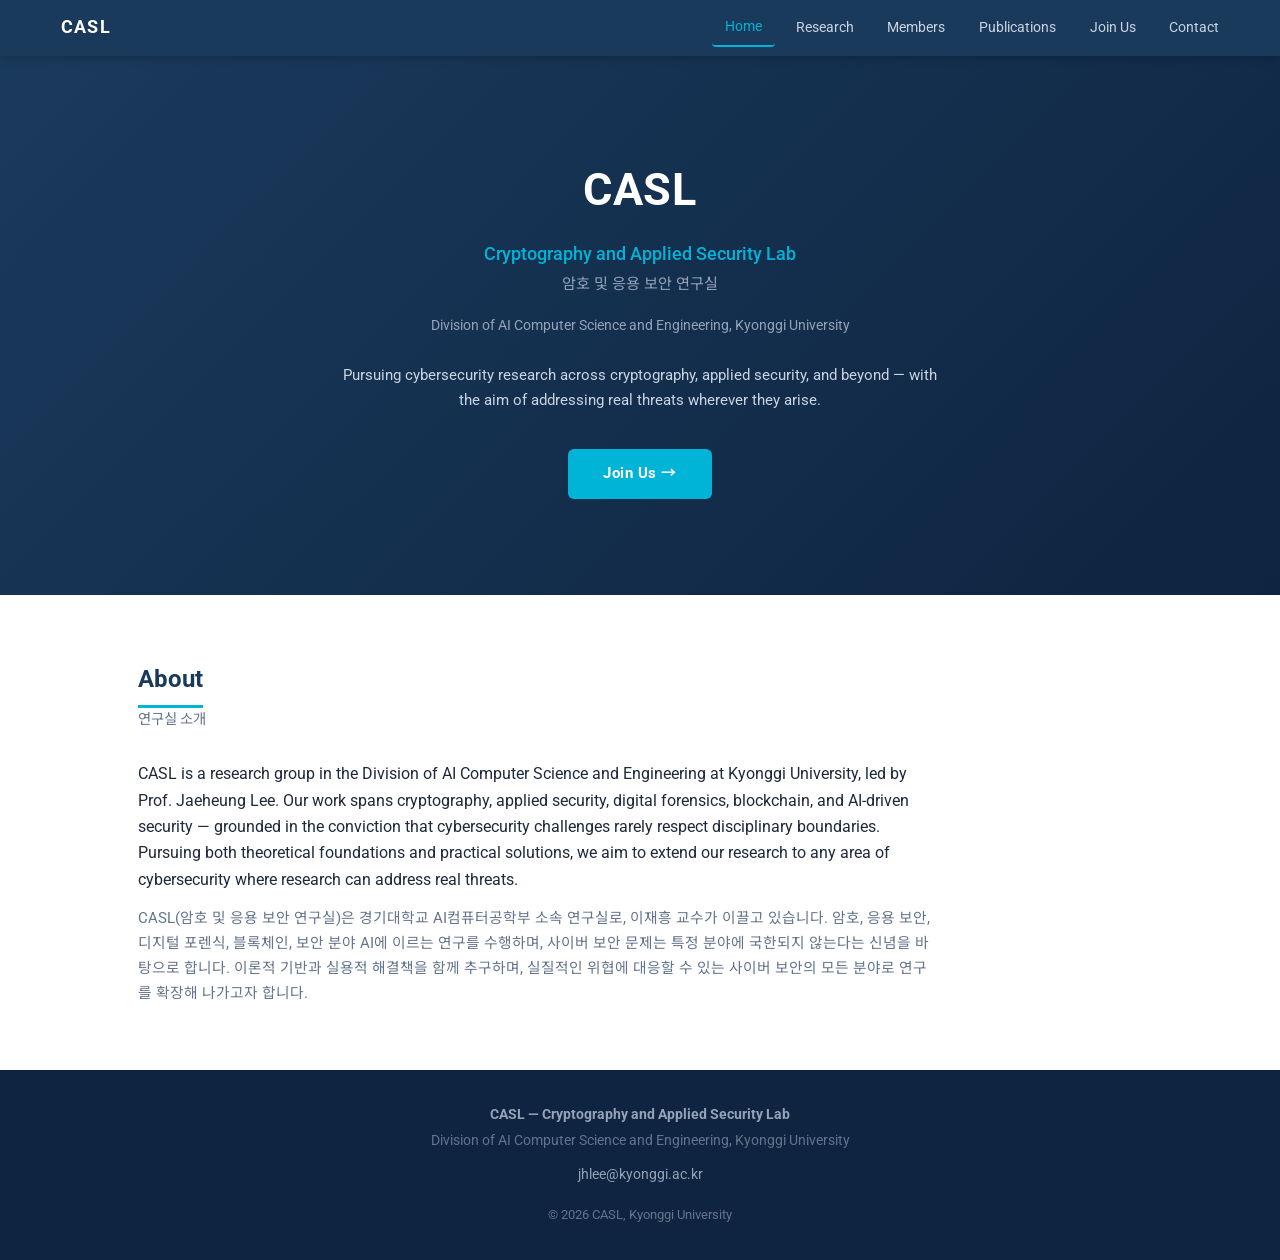
==== index.html @ 98194bb5 "Add files via upload" ====
<!DOCTYPE html>
<html lang="en">
<head>
    <meta charset="UTF-8">
    <meta name="viewport" content="width=device-width, initial-scale=1.0">
    <meta name="description" content="CASL — Cryptography and Applied Security Lab at Kyonggi University.">
    <title>CASL — Home</title>
    <link rel="stylesheet" href="style.css">
</head>
<body>

<nav>
    <a href="index.html" class="logo">CASL</a>
    <a href="index.html" class="active">Home</a>
    <a href="research.html">Research</a>
    <a href="members.html">Members</a>
    <a href="publications.html">Publications</a>
    <a href="joinus.html">Join Us</a>
    <a href="contact.html">Contact</a>
</nav>

<header class="hero">
    <h1>CASL</h1>
    <div class="fullname">Cryptography and Applied Security Lab</div>
    <div class="fullname-ko" lang="ko">암호 및 응용 보안 연구실</div>
    <div class="affil">Division of AI Computer Science and Engineering, Kyonggi University</div>
    <p class="desc">
        Pursuing cybersecurity research across cryptography, applied security, and beyond —
        with the aim of addressing real threats wherever they arise.
    </p>
    <a href="joinus.html" class="btn">Join Us &rarr;</a>
</header>

<main class="content">
    <section id="about">
        <h2 class="section-title">About</h2>
        <p class="section-title-ko" lang="ko">연구실 소개</p>

        <p class="about-text">
            CASL is a research group in the Division of AI Computer Science and Engineering
            at Kyonggi University, led by Prof. Jaeheung Lee. Our work spans cryptography,
            applied security, digital forensics, blockchain, and AI-driven security — grounded
            in the conviction that cybersecurity challenges rarely respect disciplinary boundaries.
            Pursuing both theoretical foundations and practical solutions, we aim to extend our
            research to any area of cybersecurity where research can address real threats.
        </p>
        <p class="about-text-ko" lang="ko">
            CASL(암호 및 응용 보안 연구실)은 경기대학교 AI컴퓨터공학부 소속 연구실로,
            이재흥 교수가 이끌고 있습니다. 암호, 응용 보안, 디지털 포렌식, 블록체인,
            보안 분야 AI에 이르는 연구를 수행하며, 사이버 보안 문제는 특정 분야에 국한되지
            않는다는 신념을 바탕으로 합니다. 이론적 기반과 실용적 해결책을 함께 추구하며,
            실질적인 위협에 대응할 수 있는 사이버 보안의 모든 분야로
            연구를 확장해 나가고자 합니다.
        </p>
    </section>
</main>

<footer>
    <div class="footer-name">CASL &mdash; Cryptography and Applied Security Lab</div>
    <div>Division of AI Computer Science and Engineering, Kyonggi University</div>
    <div class="footer-email"><a href="mailto:jhlee@kyonggi.ac.kr">jhlee@kyonggi.ac.kr</a></div>
    <div class="footer-copy">&copy; 2026 CASL, Kyonggi University</div>
</footer>

</body>
</html>
---- style.css ----
@import url('https://fonts.googleapis.com/css2?family=Noto+Sans+KR:wght@400;500;700&display=swap');
@import url('https://fonts.googleapis.com/css2?family=Roboto:wght@400;500;700&display=swap');

* {
    margin: 0;
    padding: 0;
    box-sizing: border-box;
}

:root {
    --navy: #1a3a5c;
    --navy-dark: #0e2440;
    --cyan: #00b4d8;
    --cyan-dark: #0096b7;
    --text: #1e293b;
    --subtext: #64748b;
    --light: #f8fafc;
    --border: #e2e8f0;
}

body {
    font-family: "Roboto", "Noto Sans KR", sans-serif;
    color: var(--text);
    background: #ffffff;
    line-height: 1.7;
}

/* ── Navigation ── */
nav {
    position: sticky;
    top: 0;
    z-index: 100;
    background-color: var(--navy);
    padding: 0 3rem;
    display: flex;
    align-items: center;
    gap: 0.5rem;
    height: 56px;
    box-shadow: 0 2px 8px rgba(0,0,0,0.2);
}

nav .logo {
    color: #ffffff;
    font-weight: 700;
    font-size: 1.1rem;
    letter-spacing: 0.08rem;
    margin-right: auto;
    text-decoration: none;
}

nav a {
    color: #cbd5e1;
    text-decoration: none;
    font-size: 0.88rem;
    padding: 0.35rem 0.8rem;
    border-radius: 4px;
    transition: color 0.15s, background 0.15s;
}

nav a:hover {
    color: var(--cyan);
    background: rgba(255,255,255,0.07);
}

nav a.active {
    color: var(--cyan);
    border-bottom: 2px solid var(--cyan);
}

/* ── Hero ── */
.hero {
    background: linear-gradient(135deg, var(--navy) 0%, var(--navy-dark) 100%);
    color: white;
    padding: 6rem 3rem;
    text-align: center;
}

.hero h1 {
    font-size: 2.8rem;
    font-weight: 700;
    letter-spacing: 0.06rem;
}

.hero .fullname {
    color: var(--cyan);
    font-size: 1.15rem;
    margin-top: 0.6rem;
    font-weight: 500;
}

.hero .fullname-ko {
    color: #94a3b8;
    font-size: 0.95rem;
    margin-top: 0.2rem;
}

.hero .affil {
    color: #94a3b8;
    font-size: 0.9rem;
    margin-top: 1rem;
}

.hero .desc {
    color: #cbd5e1;
    margin-top: 1.5rem;
    max-width: 600px;
    margin-left: auto;
    margin-right: auto;
    font-size: 0.95rem;
}

.hero .desc-ko {
    color: #94a3b8;
    margin-top: 0.5rem;
    max-width: 600px;
    margin-left: auto;
    margin-right: auto;
    font-size: 0.88rem;
}

.hero .btn {
    display: inline-block;
    margin-top: 2.2rem;
    padding: 0.75rem 2.2rem;
    background: var(--cyan);
    color: white;
    border-radius: 6px;
    text-decoration: none;
    font-weight: 700;
    font-size: 0.95rem;
    letter-spacing: 0.03rem;
    transition: background 0.15s, transform 0.1s;
}

.hero .btn:hover {
    background: var(--cyan-dark);
    transform: translateY(-1px);
}

/* ── Sections ── */
.content {
    max-width: 1100px;
    margin: auto;
    padding: 0 3rem;
}

section {
    padding: 4rem 0;
    border-bottom: 1px solid var(--border);
}

section:last-child {
    border-bottom: none;
}

.section-title {
    font-size: 1.5rem;
    font-weight: 700;
    color: var(--navy);
    border-bottom: 3px solid var(--cyan);
    display: inline-block;
    padding-bottom: 0.3rem;
    margin-bottom: 0.4rem;
}

.section-title-ko {
    font-size: 0.9rem;
    color: var(--subtext);
    margin-bottom: 1.8rem;
}

/* ── About ── */
.about-text {
    color: var(--text);
    font-size: 0.97rem;
    margin-bottom: 0.8rem;
    max-width: 800px;
}

.about-text-ko {
    color: var(--subtext);
    font-size: 0.92rem;
    max-width: 800px;
}

/* ── Research Cards ── */
.cards {
    display: grid;
    grid-template-columns: repeat(3, 1fr);
    gap: 1.2rem;
    margin-top: 0.5rem;
}

.card {
    border: 1px solid var(--border);
    border-top: 3px solid var(--cyan);
    border-radius: 8px;
    padding: 1.4rem;
    transition: box-shadow 0.15s, transform 0.15s;
}

.card:hover {
    box-shadow: 0 4px 16px rgba(0, 180, 216, 0.12);
    transform: translateY(-2px);
}

.card h3 {
    font-size: 0.97rem;
    font-weight: 700;
    color: var(--navy);
    margin-bottom: 0.3rem;
}

.card .card-ko {
    font-size: 0.82rem;
    color: var(--cyan-dark);
    margin-bottom: 0.6rem;
}

.card p {
    font-size: 0.85rem;
    color: var(--subtext);
}

/* ── Members ── */
.member-card {
    display: flex;
    align-items: center;
    gap: 2rem;
    background: var(--light);
    border: 1px solid var(--border);
    border-radius: 10px;
    padding: 1.8rem 2rem;
    max-width: 600px;
}

.member-avatar {
    width: 80px;
    height: 80px;
    border-radius: 50%;
    background: var(--navy);
    color: white;
    display: flex;
    align-items: center;
    justify-content: center;
    font-size: 1.8rem;
    font-weight: 700;
    flex-shrink: 0;
}

.member-info h3 {
    font-size: 1.1rem;
    font-weight: 700;
    color: var(--navy);
}

.member-info .role {
    font-size: 0.88rem;
    color: var(--cyan-dark);
    font-weight: 500;
    margin-top: 0.15rem;
}

.member-info .affil {
    font-size: 0.85rem;
    color: var(--subtext);
    margin-top: 0.2rem;
}

.member-info a {
    font-size: 0.85rem;
    color: var(--cyan-dark);
    text-decoration: none;
    margin-top: 0.4rem;
    display: inline-block;
}

.member-info a:hover { text-decoration: underline; }

/* ── Join Us ── */
.joinus-box {
    background: linear-gradient(135deg, var(--navy) 0%, var(--navy-dark) 100%);
    color: white;
    border-radius: 12px;
    padding: 2.5rem;
    max-width: 800px;
}

.joinus-box h3 {
    font-size: 1.2rem;
    font-weight: 700;
    color: var(--cyan);
    margin-bottom: 0.3rem;
}

.joinus-box .ko {
    font-size: 0.9rem;
    color: #94a3b8;
    margin-bottom: 1.4rem;
}

.joinus-box ul {
    list-style: none;
    padding: 0;
}

.joinus-box ul li {
    padding: 0.4rem 0;
    font-size: 0.92rem;
    color: #cbd5e1;
    border-bottom: 1px solid rgba(255,255,255,0.07);
    display: flex;
    gap: 0.7rem;
}

.joinus-box ul li::before {
    content: "▸";
    color: var(--cyan);
    flex-shrink: 0;
}

.joinus-box + .joinus-box {
    margin-top: 1.5rem;
}

.joinus-hr {
    border: none;
    border-top: 1px solid rgba(255,255,255,0.12);
    margin: 1.2rem 0 1rem;
}

.joinus-box .ko-list li {
    color: #94a3b8;
    font-size: 0.88rem;
}

.joinus-box ul.joinus-sublist {
    margin-top: 0.4rem;
    padding-left: 1.2rem;
}

.joinus-box ul.joinus-sublist li {
    border-bottom: none;
    padding: 0.15rem 0;
}

.joinus-box ul.joinus-sublist li::before {
    content: "–";
    color: #94a3b8;
}

.joinus-box ul li a,
.joinus-box .joinus-text a,
.joinus-box .joinus-text-ko a {
    color: var(--cyan);
    text-decoration: none;
}

.joinus-box ul li a:hover,
.joinus-box .joinus-text a:hover,
.joinus-box .joinus-text-ko a:hover {
    text-decoration: underline;
}

.joinus-text {
    font-size: 0.92rem;
    color: #cbd5e1;
    line-height: 1.8;
}

.joinus-text-ko {
    font-size: 0.88rem;
    color: #94a3b8;
    line-height: 1.8;
}

.joinus-box .contact {
    margin-top: 1.4rem;
    font-size: 0.9rem;
    color: #94a3b8;
}

.joinus-box .contact a {
    color: var(--cyan);
    text-decoration: none;
}

/* ── Members Groups ── */
.members-group {
    margin-bottom: 2.5rem;
}

.members-group-title {
    font-size: 1rem;
    font-weight: 700;
    color: var(--subtext);
    text-transform: uppercase;
    letter-spacing: 0.08rem;
    margin-bottom: 1rem;
    padding-bottom: 0.3rem;
    border-bottom: 1px solid var(--border);
}

.members-empty {
    color: var(--subtext);
    font-size: 0.92rem;
}

.members-empty a {
    color: var(--cyan-dark);
    text-decoration: none;
}

.members-empty a:hover { text-decoration: underline; }

/* ── Publications ── */
.pub-category {
    margin-bottom: 2.5rem;
}

.pub-category-title {
    font-size: 1rem;
    font-weight: 700;
    color: var(--subtext);
    text-transform: uppercase;
    letter-spacing: 0.08rem;
    margin-bottom: 1rem;
    padding-bottom: 0.3rem;
    border-bottom: 1px solid var(--border);
}

.pub-list {
    list-style: none;
    padding: 0;
}

.pub-list li {
    display: flex;
    flex-direction: column;
    gap: 0.15rem;
    padding: 0.9rem 0;
    border-bottom: 1px solid var(--border);
}

.pub-list li:last-child { border-bottom: none; }

.pub-title {
    font-weight: 500;
    color: var(--text);
    font-size: 0.95rem;
}

.pub-authors {
    font-size: 0.87rem;
    color: var(--subtext);
}

.pub-venue {
    font-size: 0.85rem;
    color: var(--cyan-dark);
}

.pub-venue a {
    color: var(--cyan-dark);
    text-decoration: none;
}

.pub-venue a:hover { text-decoration: underline; }

/* ── Contact ── */
.contact-grid {
    display: grid;
    grid-template-columns: 1fr 1fr;
    gap: 2rem;
    max-width: 800px;
}

.contact-block {
    background: var(--light);
    border: 1px solid var(--border);
    border-radius: 10px;
    padding: 1.8rem;
}

.contact-label {
    font-size: 0.8rem;
    font-weight: 700;
    text-transform: uppercase;
    letter-spacing: 0.08rem;
    color: var(--cyan-dark);
    margin-bottom: 0.5rem;
}

.contact-value {
    font-size: 0.92rem;
    color: var(--text);
    line-height: 1.8;
}

.contact-value a {
    color: var(--cyan-dark);
    text-decoration: none;
}

.contact-value a:hover { text-decoration: underline; }

.contact-label-mt {
    margin-top: 1.5rem;
}

.contact-value-ko {
    font-size: 0.88rem;
    color: var(--subtext);
    line-height: 1.8;
    margin-top: 0.8rem;
}

/* ── Footer ── */
footer {
    background: var(--navy-dark);
    color: #64748b;
    text-align: center;
    padding: 2rem;
    font-size: 0.85rem;
    line-height: 1.9;
}

footer a {
    color: #94a3b8;
    text-decoration: none;
}

footer a:hover { color: var(--cyan); }

footer .footer-name {
    color: #94a3b8;
    font-weight: 700;
}

footer .footer-email {
    margin-top: 0.5rem;
}

footer .footer-copy {
    margin-top: 1rem;
    font-size: 0.8rem;
}

/* section-title on h2 resets browser default margin */
h2.section-title {
    margin: 0;
}
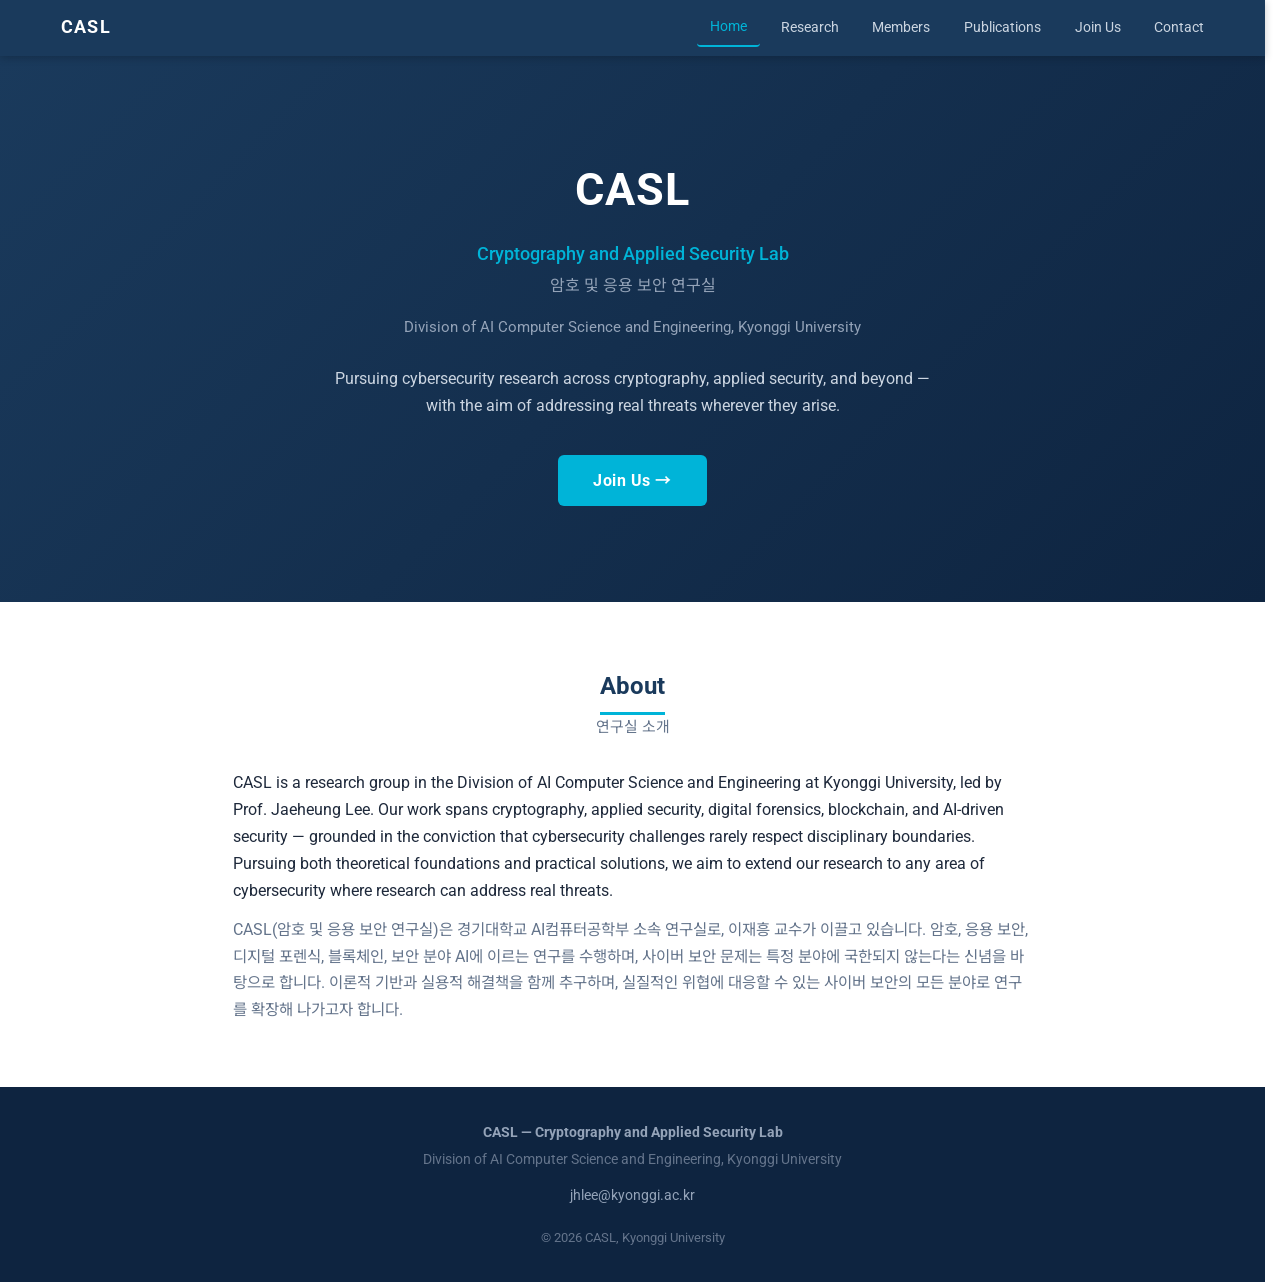
==== commit fef1b791: "Add files via upload" ====
--- a/index.html
+++ b/index.html
@@ -33,6 +33,7 @@
 
 <main class="content">
     <section id="about">
+        <div class="about-inner">
         <h2 class="section-title">About</h2>
         <p class="section-title-ko" lang="ko">연구실 소개</p>
 
@@ -52,6 +53,7 @@
             실질적인 위협에 대응할 수 있는 사이버 보안의 모든 분야로
             연구를 확장해 나가고자 합니다.
         </p>
+        </div>
     </section>
 </main>
 
--- a/style.css
+++ b/style.css
@@ -16,6 +16,10 @@
     --subtext: #64748b;
     --light: #f8fafc;
     --border: #e2e8f0;
+}
+
+html {
+    scrollbar-gutter: stable;
 }
 
 body {
@@ -51,7 +55,7 @@
 nav a {
     color: #cbd5e1;
     text-decoration: none;
-    font-size: 0.88rem;
+    font-size: 0.9rem;
     padding: 0.35rem 0.8rem;
     border-radius: 4px;
     transition: color 0.15s, background 0.15s;
@@ -90,13 +94,13 @@
 
 .hero .fullname-ko {
     color: #94a3b8;
+    font-size: 1rem;
+    margin-top: 0.2rem;
+}
+
+.hero .affil {
+    color: #94a3b8;
     font-size: 0.95rem;
-    margin-top: 0.2rem;
-}
-
-.hero .affil {
-    color: #94a3b8;
-    font-size: 0.9rem;
     margin-top: 1rem;
 }
 
@@ -106,7 +110,7 @@
     max-width: 600px;
     margin-left: auto;
     margin-right: auto;
-    font-size: 0.95rem;
+    font-size: 1rem;
 }
 
 .hero .desc-ko {
@@ -115,7 +119,7 @@
     max-width: 600px;
     margin-left: auto;
     margin-right: auto;
-    font-size: 0.88rem;
+    font-size: 0.95rem;
 }
 
 .hero .btn {
@@ -127,7 +131,7 @@
     border-radius: 6px;
     text-decoration: none;
     font-weight: 700;
-    font-size: 0.95rem;
+    font-size: 1rem;
     letter-spacing: 0.03rem;
     transition: background 0.15s, transform 0.1s;
 }
@@ -164,23 +168,30 @@
 }
 
 .section-title-ko {
-    font-size: 0.9rem;
+    font-size: 0.93rem;
     color: var(--subtext);
     margin-bottom: 1.8rem;
 }
 
 /* ── About ── */
+.about-inner {
+    max-width: 800px;
+    width: 100%;
+    margin: 0 auto;
+    text-align: center;
+}
+
 .about-text {
     color: var(--text);
+    font-size: 1rem;
+    margin: 0 0 0.8rem;
+    text-align: left;
+}
+
+.about-text-ko {
+    color: var(--subtext);
     font-size: 0.97rem;
-    margin-bottom: 0.8rem;
-    max-width: 800px;
-}
-
-.about-text-ko {
-    color: var(--subtext);
-    font-size: 0.92rem;
-    max-width: 800px;
+    text-align: left;
 }
 
 /* ── Research Cards ── */
@@ -205,20 +216,20 @@
 }
 
 .card h3 {
-    font-size: 0.97rem;
+    font-size: 1rem;
     font-weight: 700;
     color: var(--navy);
     margin-bottom: 0.3rem;
 }
 
 .card .card-ko {
-    font-size: 0.82rem;
+    font-size: 0.88rem;
     color: var(--cyan-dark);
     margin-bottom: 0.6rem;
 }
 
 .card p {
-    font-size: 0.85rem;
+    font-size: 0.92rem;
     color: var(--subtext);
 }
 
@@ -232,6 +243,7 @@
     border-radius: 10px;
     padding: 1.8rem 2rem;
     max-width: 600px;
+    margin: 0 auto;
 }
 
 .member-avatar {
@@ -255,24 +267,24 @@
 }
 
 .member-info .role {
-    font-size: 0.88rem;
+    font-size: 0.92rem;
     color: var(--cyan-dark);
     font-weight: 500;
     margin-top: 0.15rem;
 }
 
 .member-info .affil {
-    font-size: 0.85rem;
+    font-size: 0.9rem;
     color: var(--subtext);
     margin-top: 0.2rem;
 }
 
 .member-info a {
-    font-size: 0.85rem;
+    font-size: 0.9rem;
     color: var(--cyan-dark);
     text-decoration: none;
     margin-top: 0.4rem;
-    display: inline-block;
+    display: block;
 }
 
 .member-info a:hover { text-decoration: underline; }
@@ -284,6 +296,7 @@
     border-radius: 12px;
     padding: 2.5rem;
     max-width: 800px;
+    margin: 0 auto;
 }
 
 .joinus-box h3 {
@@ -294,7 +307,7 @@
 }
 
 .joinus-box .ko {
-    font-size: 0.9rem;
+    font-size: 0.93rem;
     color: #94a3b8;
     margin-bottom: 1.4rem;
 }
@@ -306,9 +319,8 @@
 
 .joinus-box ul li {
     padding: 0.4rem 0;
-    font-size: 0.92rem;
+    font-size: 0.95rem;
     color: #cbd5e1;
-    border-bottom: 1px solid rgba(255,255,255,0.07);
     display: flex;
     gap: 0.7rem;
 }
@@ -326,7 +338,7 @@
 .joinus-hr {
     border: none;
     border-top: 1px solid rgba(255,255,255,0.12);
-    margin: 1.2rem 0 1rem;
+    margin: 1.2rem 0;
 }
 
 .joinus-box .ko-list li {
@@ -363,20 +375,21 @@
 }
 
 .joinus-text {
-    font-size: 0.92rem;
+    font-size: 0.97rem;
     color: #cbd5e1;
     line-height: 1.8;
+    margin-bottom: 0.4rem;
 }
 
 .joinus-text-ko {
-    font-size: 0.88rem;
+    font-size: 0.93rem;
     color: #94a3b8;
     line-height: 1.8;
 }
 
 .joinus-box .contact {
     margin-top: 1.4rem;
-    font-size: 0.9rem;
+    font-size: 0.93rem;
     color: #94a3b8;
 }
 
@@ -388,6 +401,10 @@
 /* ── Members Groups ── */
 .members-group {
     margin-bottom: 2.5rem;
+}
+
+.members-group:last-child {
+    margin-bottom: 0;
 }
 
 .members-group-title {
@@ -403,7 +420,7 @@
 
 .members-empty {
     color: var(--subtext);
-    font-size: 0.92rem;
+    font-size: 0.95rem;
 }
 
 .members-empty a {
@@ -416,6 +433,10 @@
 /* ── Publications ── */
 .pub-category {
     margin-bottom: 2.5rem;
+}
+
+.pub-category:last-child {
+    margin-bottom: 0;
 }
 
 .pub-category-title {
@@ -447,16 +468,16 @@
 .pub-title {
     font-weight: 500;
     color: var(--text);
-    font-size: 0.95rem;
+    font-size: 1rem;
 }
 
 .pub-authors {
-    font-size: 0.87rem;
+    font-size: 0.92rem;
     color: var(--subtext);
 }
 
 .pub-venue {
-    font-size: 0.85rem;
+    font-size: 0.9rem;
     color: var(--cyan-dark);
 }
 
@@ -473,6 +494,7 @@
     grid-template-columns: 1fr 1fr;
     gap: 2rem;
     max-width: 800px;
+    margin: 0 auto;
 }
 
 .contact-block {
@@ -483,7 +505,7 @@
 }
 
 .contact-label {
-    font-size: 0.8rem;
+    font-size: 0.83rem;
     font-weight: 700;
     text-transform: uppercase;
     letter-spacing: 0.08rem;
@@ -492,7 +514,7 @@
 }
 
 .contact-value {
-    font-size: 0.92rem;
+    font-size: 0.97rem;
     color: var(--text);
     line-height: 1.8;
 }
@@ -509,7 +531,7 @@
 }
 
 .contact-value-ko {
-    font-size: 0.88rem;
+    font-size: 0.93rem;
     color: var(--subtext);
     line-height: 1.8;
     margin-top: 0.8rem;
@@ -521,7 +543,7 @@
     color: #64748b;
     text-align: center;
     padding: 2rem;
-    font-size: 0.85rem;
+    font-size: 0.9rem;
     line-height: 1.9;
 }
 
@@ -543,10 +565,86 @@
 
 footer .footer-copy {
     margin-top: 1rem;
-    font-size: 0.8rem;
+    font-size: 0.83rem;
 }
 
 /* section-title on h2 resets browser default margin */
 h2.section-title {
     margin: 0;
 }
+
+/* ── Responsive: Tablet (≤ 900px) ── */
+@media (max-width: 900px) {
+    .cards {
+        grid-template-columns: repeat(2, 1fr);
+    }
+}
+
+/* ── Responsive: Mobile (≤ 640px) ── */
+@media (max-width: 640px) {
+    /* Nav */
+    nav {
+        height: auto;
+        padding: 0.6rem 1rem;
+        flex-wrap: wrap;
+        row-gap: 0.3rem;
+    }
+
+    nav .logo {
+        width: 100%;
+        margin-right: 0;
+    }
+
+    nav a:not(.logo) {
+        font-size: 0.82rem;
+        padding: 0.25rem 0.5rem;
+    }
+
+    /* Hero */
+    .hero {
+        padding: 3.5rem 1.5rem;
+    }
+
+    .hero h1 {
+        font-size: 2rem;
+    }
+
+    .hero .desc,
+    .hero .desc-ko {
+        font-size: 0.88rem;
+    }
+
+    /* Content */
+    .content {
+        padding: 0 1.5rem;
+    }
+
+    /* Research cards */
+    .cards {
+        grid-template-columns: 1fr;
+    }
+
+    /* Member card */
+    .member-card {
+        flex-direction: column;
+        align-items: flex-start;
+        gap: 1rem;
+        padding: 1.4rem;
+    }
+
+    /* Contact grid */
+    .contact-grid {
+        grid-template-columns: 1fr;
+        gap: 1.2rem;
+    }
+
+    /* Join Us boxes */
+    .joinus-box {
+        padding: 1.8rem 1.4rem;
+    }
+
+    /* Footer */
+    footer {
+        padding: 1.5rem 1rem;
+    }
+}
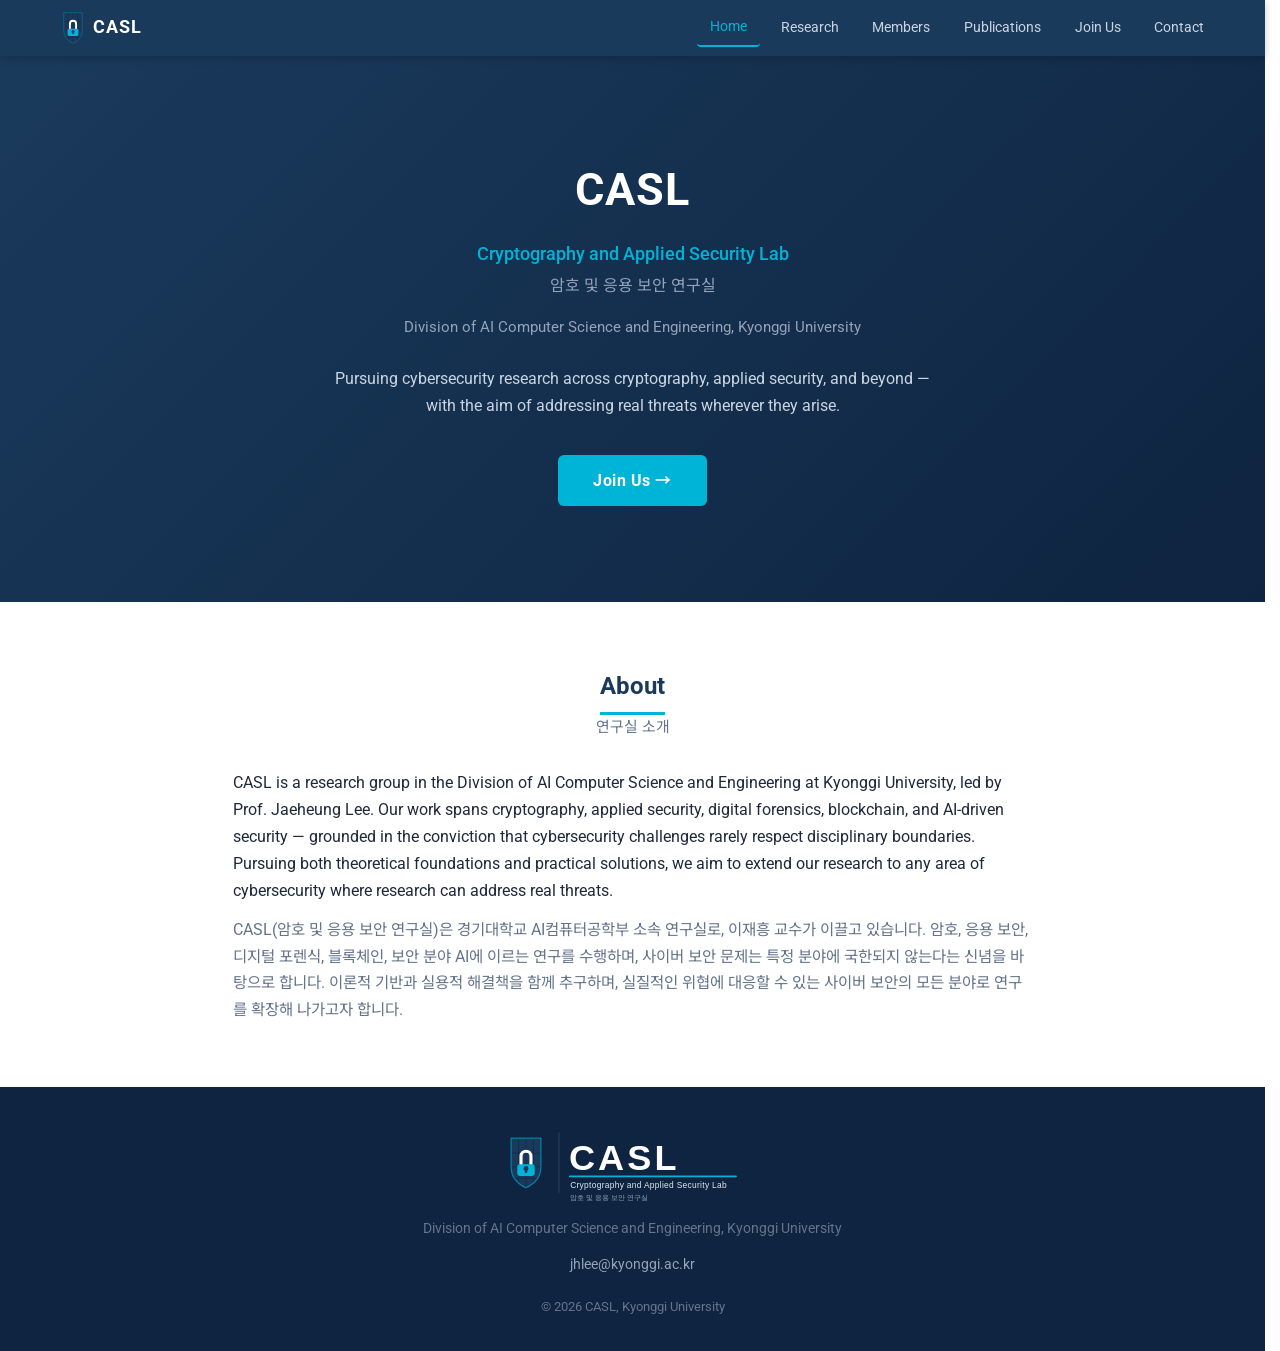
==== commit c4a6abc3: "Add files via upload" ====
--- a/index.html
+++ b/index.html
@@ -6,11 +6,12 @@
     <meta name="description" content="CASL — Cryptography and Applied Security Lab at Kyonggi University.">
     <title>CASL — Home</title>
     <link rel="stylesheet" href="style.css">
+    <link rel="icon" href="logo-icon.svg" type="image/svg+xml">
 </head>
 <body>
 
 <nav>
-    <a href="index.html" class="logo">CASL</a>
+    <a href="index.html" class="logo"><img src="logo-icon.svg" height="36" alt="CASL"><span>CASL</span></a>
     <a href="index.html" class="active">Home</a>
     <a href="research.html">Research</a>
     <a href="members.html">Members</a>
@@ -58,7 +59,7 @@
 </main>
 
 <footer>
-    <div class="footer-name">CASL &mdash; Cryptography and Applied Security Lab</div>
+    <img src="logo-dark.svg" class="footer-logo" alt="CASL — Cryptography and Applied Security Lab">
     <div>Division of AI Computer Science and Engineering, Kyonggi University</div>
     <div class="footer-email"><a href="mailto:jhlee@kyonggi.ac.kr">jhlee@kyonggi.ac.kr</a></div>
     <div class="footer-copy">&copy; 2026 CASL, Kyonggi University</div>
--- a/style.css
+++ b/style.css
@@ -1,5 +1,4 @@
-@import url('https://fonts.googleapis.com/css2?family=Noto+Sans+KR:wght@400;500;700&display=swap');
-@import url('https://fonts.googleapis.com/css2?family=Roboto:wght@400;500;700&display=swap');
+@import url('https://fonts.googleapis.com/css2?family=Noto+Sans+KR:wght@400;500;700&family=Roboto:wght@400;500;700&display=swap');
 
 * {
     margin: 0;
@@ -44,12 +43,27 @@
 }
 
 nav .logo {
+    display: flex;
+    align-items: center;
+    gap: 0.5rem;
     color: #ffffff;
     font-weight: 700;
     font-size: 1.1rem;
     letter-spacing: 0.08rem;
     margin-right: auto;
     text-decoration: none;
+}
+
+nav .logo img {
+    display: block;
+    height: 36px;
+    width: auto;
+}
+
+nav .logo:hover {
+    color: #ffffff;
+    background: transparent;
+    opacity: 0.85;
 }
 
 nav a {
@@ -111,15 +125,6 @@
     margin-left: auto;
     margin-right: auto;
     font-size: 1rem;
-}
-
-.hero .desc-ko {
-    color: #94a3b8;
-    margin-top: 0.5rem;
-    max-width: 600px;
-    margin-left: auto;
-    margin-right: auto;
-    font-size: 0.95rem;
 }
 
 .hero .btn {
@@ -346,21 +351,6 @@
     font-size: 0.88rem;
 }
 
-.joinus-box ul.joinus-sublist {
-    margin-top: 0.4rem;
-    padding-left: 1.2rem;
-}
-
-.joinus-box ul.joinus-sublist li {
-    border-bottom: none;
-    padding: 0.15rem 0;
-}
-
-.joinus-box ul.joinus-sublist li::before {
-    content: "–";
-    color: #94a3b8;
-}
-
 .joinus-box ul li a,
 .joinus-box .joinus-text a,
 .joinus-box .joinus-text-ko a {
@@ -385,17 +375,6 @@
     font-size: 0.93rem;
     color: #94a3b8;
     line-height: 1.8;
-}
-
-.joinus-box .contact {
-    margin-top: 1.4rem;
-    font-size: 0.93rem;
-    color: #94a3b8;
-}
-
-.joinus-box .contact a {
-    color: var(--cyan);
-    text-decoration: none;
 }
 
 /* ── Members Groups ── */
@@ -554,9 +533,11 @@
 
 footer a:hover { color: var(--cyan); }
 
-footer .footer-name {
-    color: #94a3b8;
-    font-weight: 700;
+footer .footer-logo {
+    display: block;
+    width: 280px;
+    height: auto;
+    margin: 0 auto 0.5rem;
 }
 
 footer .footer-email {
@@ -595,6 +576,10 @@
         margin-right: 0;
     }
 
+    nav .logo img {
+        height: 30px;
+    }
+
     nav a:not(.logo) {
         font-size: 0.82rem;
         padding: 0.25rem 0.5rem;
